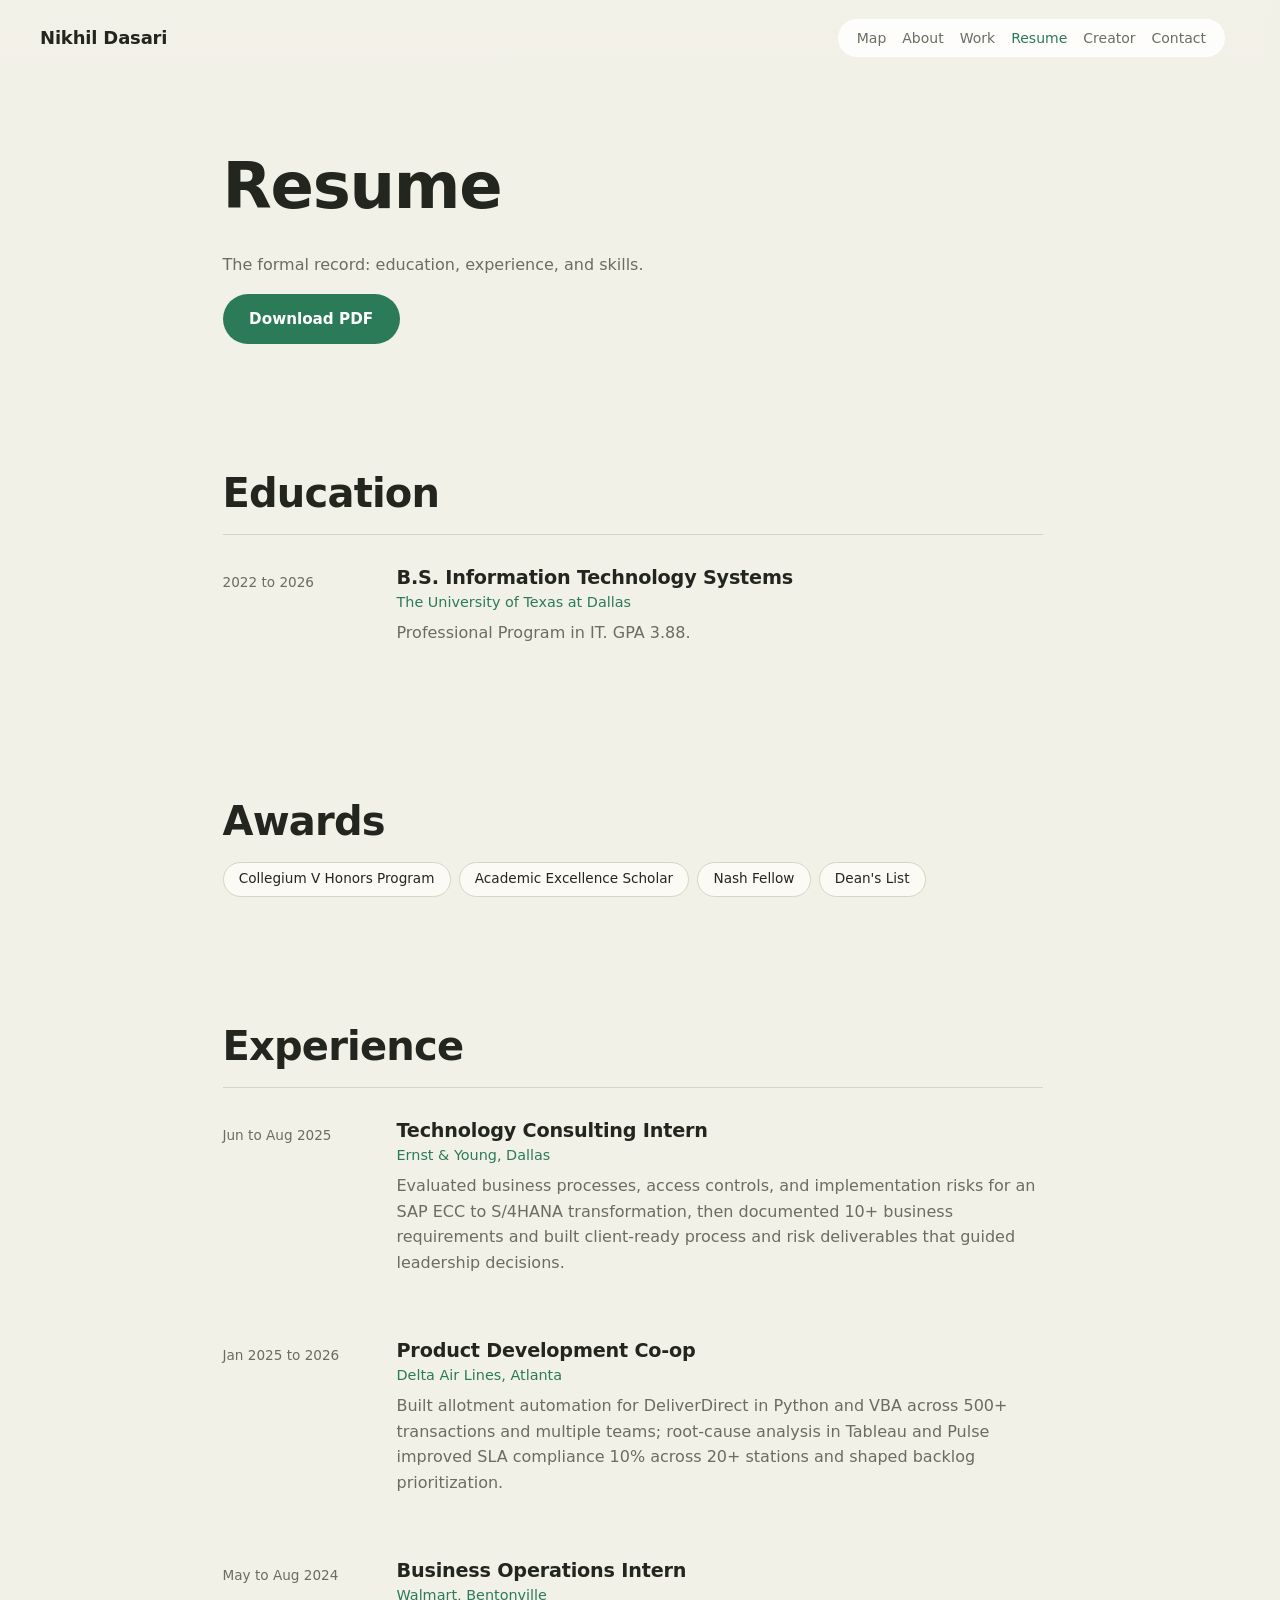
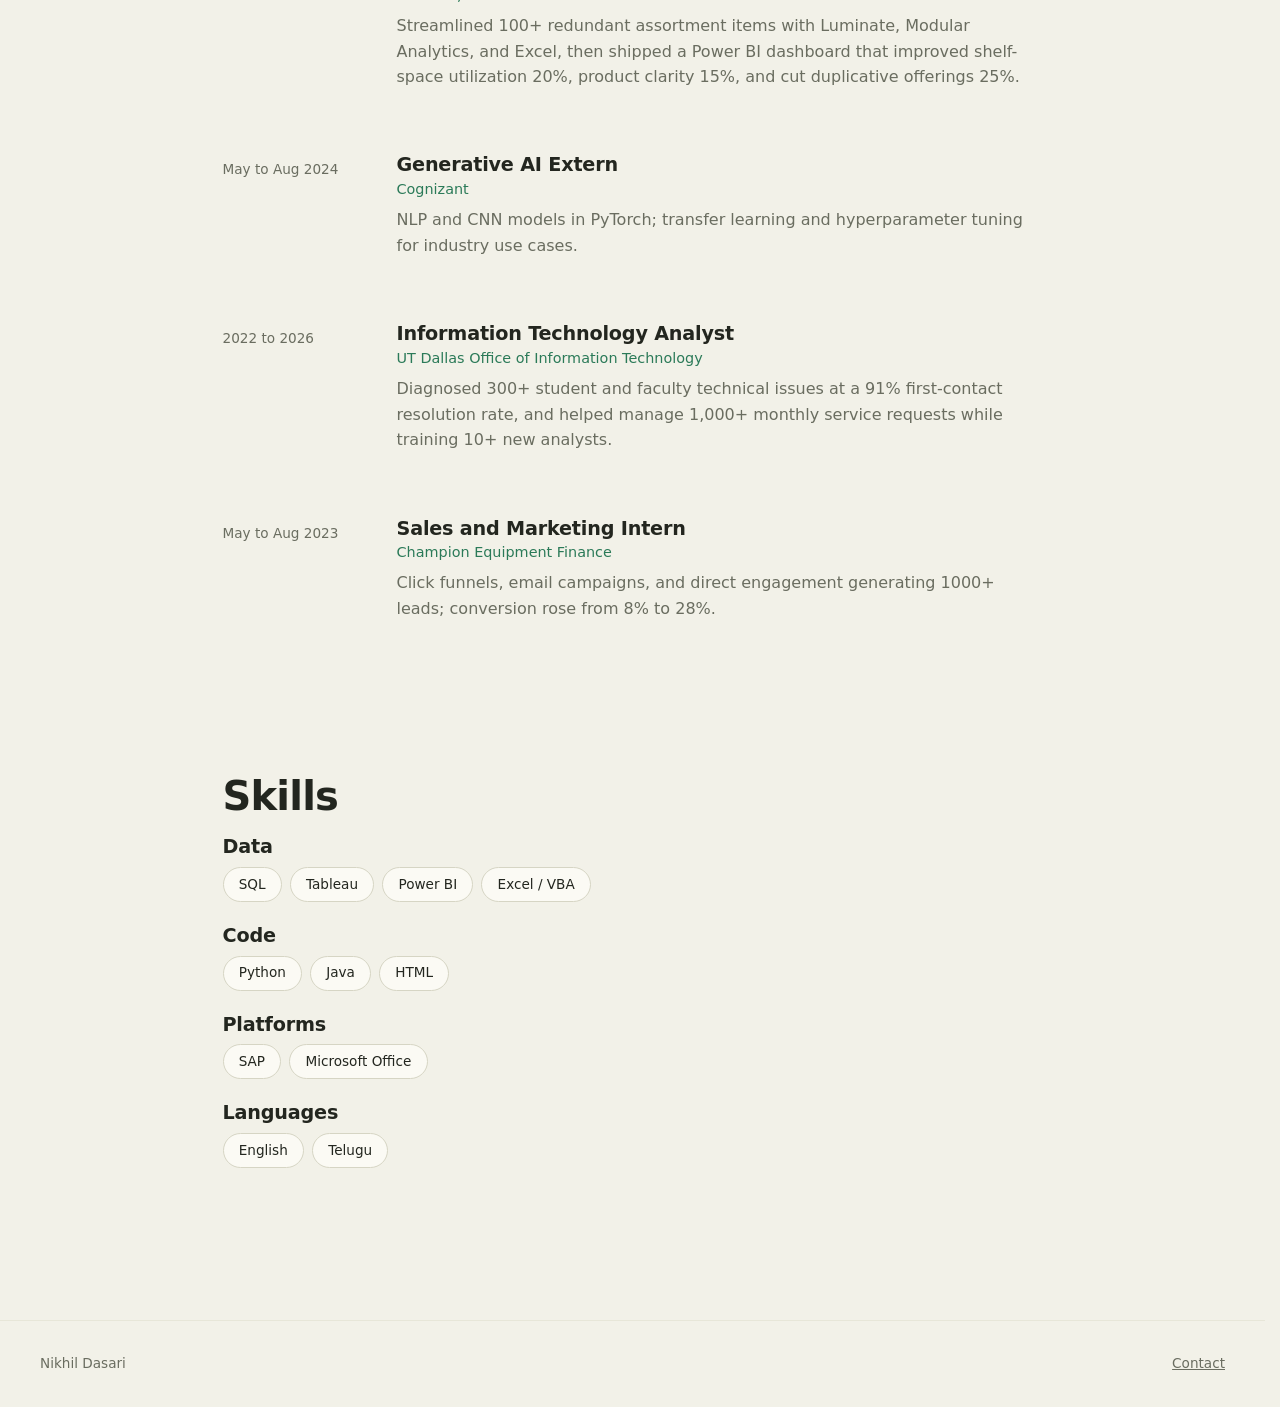
==== resume.html @ 0049f291 "Initial commit: Nikhil Dasari portfolio site Static site: hub, about, work, resume, creator, contact" ====
<!DOCTYPE html>
<html lang="en">
<head>
  <meta charset="UTF-8">
  <meta name="viewport" content="width=device-width, initial-scale=1">
  <title>Resume | Nikhil Dasari</title>
  <link rel="preconnect" href="https://api.fontshare.com">
  <link rel="stylesheet" href="https://api.fontshare.com/v2/css?f[]=cabinet-grotesk@700,800&f[]=satoshi@400,500,700&display=swap">
  <link rel="stylesheet" href="css/styles.css">
</head>
<body>

  <header class="site-nav">
    <a class="site-nav__name" href="index.html">Nikhil Dasari</a>
    <nav aria-label="Primary">
      <ul class="site-nav__links">
        <li><a href="index.html">Map</a></li>
        <li><a href="about.html">About</a></li>
        <li><a href="work.html">Work</a></li>
        <li><a href="resume.html" aria-current="page">Resume</a></li>
        <li><a href="ugc.html">Creator</a></li>
        <li><a href="contact.html">Contact</a></li>
      </ul>
    </nav>
  </header>

  <main class="page" style="max-width: 900px;">

    <section class="block" style="margin-top: clamp(3rem, 6vw, 5rem);">
      <h1 class="rise">Resume</h1>
      <p class="rise rise-2">The formal record: education, experience, and skills.</p>
      <a class="btn btn--primary rise rise-3" href="#" aria-disabled="true">Download PDF</a>
      <!-- TODO: link real resume PDF -->
    </section>

    <section class="block reveal">
      <h2>Education</h2>
      <div class="cluster">
        <div class="role">
          <time>2022 to 2026</time>
          <div>
            <h3>B.S. Information Technology Systems</h3>
            <p class="org">The University of Texas at Dallas</p>
            <p>Professional Program in IT. GPA 3.88.</p>
          </div>
        </div>
      </div>
    </section>

    <section class="block reveal">
      <h2>Awards</h2>
      <ul class="chips">
        <li>Collegium V Honors Program</li>
        <li>Academic Excellence Scholar</li>
        <li>Nash Fellow</li>
        <li>Dean's List</li>
      </ul>
    </section>

    <section class="block reveal">
      <h2>Experience</h2>

      <div class="cluster">
        <div class="role">
          <time>Jun to Aug 2025</time>
          <div>
            <h3>Technology Consulting Intern</h3>
            <p class="org">Ernst &amp; Young, Dallas</p>
            <p>Evaluated business processes, access controls, and implementation risks for an SAP ECC to S/4HANA transformation, then documented 10+ business requirements and built client-ready process and risk deliverables that guided leadership decisions.</p>
          </div>
        </div>
        <div class="role">
          <time>Jan 2025 to 2026</time>
          <div>
            <h3>Product Development Co-op</h3>
            <p class="org">Delta Air Lines, Atlanta</p>
            <p>Built allotment automation for DeliverDirect in Python and VBA across 500+ transactions and multiple teams; root-cause analysis in Tableau and Pulse improved SLA compliance 10% across 20+ stations and shaped backlog prioritization.</p>
          </div>
        </div>
        <div class="role">
          <time>May to Aug 2024</time>
          <div>
            <h3>Business Operations Intern</h3>
            <p class="org">Walmart, Bentonville</p>
            <p>Streamlined 100+ redundant assortment items with Luminate, Modular Analytics, and Excel, then shipped a Power BI dashboard that improved shelf-space utilization 20%, product clarity 15%, and cut duplicative offerings 25%.</p>
          </div>
        </div>
        <div class="role">
          <time>May to Aug 2024</time>
          <div>
            <h3>Generative AI Extern</h3>
            <p class="org">Cognizant</p>
            <p>NLP and CNN models in PyTorch; transfer learning and hyperparameter tuning for industry use cases.</p>
          </div>
        </div>
        <div class="role">
          <time>2022 to 2026</time>
          <div>
            <h3>Information Technology Analyst</h3>
            <p class="org">UT Dallas Office of Information Technology</p>
            <p>Diagnosed 300+ student and faculty technical issues at a 91% first-contact resolution rate, and helped manage 1,000+ monthly service requests while training 10+ new analysts.</p>
          </div>
        </div>
        <div class="role">
          <time>May to Aug 2023</time>
          <div>
            <h3>Sales and Marketing Intern</h3>
            <p class="org">Champion Equipment Finance</p>
            <p>Click funnels, email campaigns, and direct engagement generating 1000+ leads; conversion rose from 8% to 28%.</p>
          </div>
        </div>
      </div>
    </section>

    <section class="block reveal">
      <h2>Skills</h2>

      <h3>Data</h3>
      <ul class="chips">
        <li>SQL</li><li>Tableau</li><li>Power BI</li><li>Excel / VBA</li>
      </ul>

      <h3>Code</h3>
      <ul class="chips">
        <li>Python</li><li>Java</li><li>HTML</li>
      </ul>

      <h3>Platforms</h3>
      <ul class="chips">
        <li>SAP</li><li>Microsoft Office</li>
      </ul>

      <h3>Languages</h3>
      <ul class="chips">
        <li>English</li><li>Telugu</li>
      </ul>
    </section>

  </main>

  <footer class="site-footer">
    <span>Nikhil Dasari</span>
    <a href="contact.html">Contact</a>
  </footer>

  <script src="js/site.js"></script>
</body>
</html>
---- css/styles.css ----
/* ============================================================
   Sky Atlas / Nikhil Dasari
   Design language: dawn-sky painterly hub, clean minimal interiors.
   Type: Cabinet Grotesk (display) + Satoshi (body), via Fontshare.
   One accent (emerald), one radius system (16px cards / pill buttons),
   auto light-dark theme.
   ============================================================ */

:root {
  --font-display: "Cabinet Grotesk", system-ui, -apple-system, sans-serif;
  --font-body: "Satoshi", system-ui, -apple-system, sans-serif;

  /* campus palette: warm ivory / sage, light-locked */
  --surface: #f2f1e8;
  --surface-raised: #fbfaf4;
  --line: #d6d5c4;
  --line-soft: #e7e6d8;
  --text: #23261f;
  --text-muted: #6a6d60;

  --accent: #2b7a58;
  --accent-soft: #e3eee6;
  --accent-ink: #ffffff;

  --radius-card: 16px;
  --radius-pill: 999px;

  --section-gap: clamp(5rem, 10vw, 9rem);
  --pad-x: clamp(1rem, 4vw, 2.5rem);
  --measure: 65ch;

  --ease-out: cubic-bezier(0.16, 1, 0.3, 1);
  --shadow-soft: 0 16px 40px -20px rgba(95, 100, 75, 0.3);
  color-scheme: light;
}


* { box-sizing: border-box; }

html { scroll-behavior: smooth; scrollbar-gutter: stable; }
@media (prefers-reduced-motion: reduce) { html { scroll-behavior: auto; } }

body {
  margin: 0;
  background: var(--surface);
  color: var(--text);
  font-family: var(--font-body);
  line-height: 1.6;
  -webkit-font-smoothing: antialiased;
}

img { max-width: 100%; display: block; }

h1, h2, h3 {
  font-family: var(--font-display);
  font-weight: 800;
  letter-spacing: -0.02em;
  line-height: 1.05;
  margin: 0 0 0.5em;
}
h1 { font-size: clamp(2.4rem, 5vw, 4rem); }
h2 { font-size: clamp(1.75rem, 3.5vw, 2.5rem); }
h3 { font-size: 1.2rem; letter-spacing: -0.01em; }

p { max-width: var(--measure); color: var(--text-muted); margin: 0 0 1em; }

a { color: inherit; }

::selection { background: var(--accent-soft); }

/* ---------- placeholder slots (personal media pending) ---------- */
.ph {
  border: 1.5px dashed var(--line);
  border-radius: var(--radius-card);
  display: grid;
  place-items: center;
  color: var(--text-muted);
  font-size: 0.85rem;
  text-align: center;
  padding: 1rem;
  min-height: 120px;
  background: var(--surface-raised);
}
.ph--portrait { aspect-ratio: 3 / 4; }
.ph--landscape { aspect-ratio: 16 / 10; }
.ph--square { aspect-ratio: 1; }
.ph--tall { aspect-ratio: 9 / 16; }
.ph--logo { min-height: 56px; aspect-ratio: auto; border-radius: 8px; }

.photo {
  border-radius: var(--radius-card);
  object-fit: cover;
  width: 100%;
  box-shadow: var(--shadow-soft);
}

/* ---------- buttons ---------- */
.btn {
  display: inline-flex;
  align-items: center;
  gap: 0.5rem;
  padding: 0.75rem 1.6rem;
  border-radius: var(--radius-pill);
  border: 1px solid transparent;
  font-family: var(--font-display);
  font-weight: 700;
  font-size: 0.95rem;
  text-decoration: none;
  cursor: pointer;
  white-space: nowrap;
  transition: transform 0.2s var(--ease-out), background 0.2s var(--ease-out), border-color 0.2s var(--ease-out);
}
.btn:active { transform: translateY(1px) scale(0.98); }
.btn--primary { background: var(--accent); color: var(--accent-ink); }
.btn--primary:hover { background: color-mix(in srgb, var(--accent) 88%, var(--text)); }
.btn--ghost { border-color: var(--line); color: var(--text); background: var(--surface-raised); }
.btn--ghost:hover { border-color: var(--accent); }

/* ---------- interior page shell: hub-consistent floating nav ---------- */
.site-nav {
  position: sticky;
  top: 0;
  z-index: 10;
  height: 76px;
  display: flex;
  align-items: center;
  justify-content: space-between;
  gap: 16px;
  padding: 0 var(--pad-x);
  background: linear-gradient(180deg, color-mix(in srgb, var(--surface) 88%, transparent) 20%, transparent);
  border-bottom: none;
}
.site-nav__name {
  font-family: var(--font-display);
  font-weight: 800;
  font-size: 18px;
  line-height: 1;
  text-decoration: none;
  letter-spacing: -0.01em;
}
.site-nav__links {
  display: flex;
  align-items: center;
  gap: 16px;
  list-style: none;
  margin: 0;
  height: 38px;
  padding: 0 18px;
  font-size: 14px;
  line-height: 38px;
  border: 1px solid rgba(255,255,255,0.6);
  border-radius: var(--radius-pill);
  background: rgba(255,255,255,0.85);
  backdrop-filter: blur(10px);
}
.site-nav__links li { display: flex; }
.site-nav__links a { text-decoration: none; color: var(--text-muted); transition: color 0.15s ease; }
.site-nav__links a:hover { color: var(--text); }
.site-nav__links a[aria-current="page"] { color: var(--accent); }

@media (max-width: 767px) {
  .site-nav__links { gap: 0.9rem; overflow-x: auto; }
}

main.page {
  padding: 0 var(--pad-x) var(--section-gap);
  max-width: 1400px;
  margin: 0 auto;
}

section.block { margin-top: var(--section-gap); }

/* ---------- layout families ---------- */

.split-hero {
  display: grid;
  grid-template-columns: 3fr 2fr;
  gap: clamp(2rem, 5vw, 4rem);
  align-items: center;
  min-height: 60dvh;
  padding-top: clamp(2rem, 5vw, 5rem);
}
@media (max-width: 767px) { .split-hero { grid-template-columns: 1fr; min-height: auto; } }

.duo {
  display: grid;
  grid-template-columns: 2fr 1fr;
  gap: 1.5rem;
}
@media (max-width: 767px) { .duo { grid-template-columns: 1fr; } }
.duo > .card { margin: 0; }

.card {
  border: 1px solid var(--line-soft);
  border-radius: var(--radius-card);
  padding: clamp(1.25rem, 3vw, 2rem);
  background: var(--surface-raised);
}
.card--accent { background: var(--accent-soft); border-color: transparent; }

.feature-card {
  display: grid;
  grid-template-columns: 1fr 1fr;
  gap: 2rem;
  align-items: center;
  border: 1px solid var(--line-soft);
  border-radius: var(--radius-card);
  padding: clamp(1.25rem, 3vw, 2.5rem);
  background: var(--surface-raised);
  margin-bottom: 1.5rem;
  transition: transform 0.25s var(--ease-out), box-shadow 0.25s var(--ease-out);
}
.feature-card--flip > :first-child { order: 2; }
@media (max-width: 767px) {
  .feature-card { grid-template-columns: 1fr; }
  .feature-card--flip > :first-child { order: 0; }
}
.feature-card h3 { margin-bottom: 0.25rem; font-size: 1.4rem; }
.feature-card .meta { font-size: 0.85rem; color: var(--text-muted); margin-bottom: 0.75rem; }

.logo-tile {
  aspect-ratio: 16 / 10;
  border-radius: var(--radius-card);
  display: grid;
  place-items: center;
  font-family: var(--font-display);
  font-weight: 800;
  font-size: clamp(1.6rem, 3vw, 2.4rem);
  letter-spacing: -0.02em;
  color: var(--accent-ink);
}

.strip {
  display: flex;
  gap: 1rem;
  overflow-x: auto;
  scroll-snap-type: x mandatory;
  padding-bottom: 0.5rem;
}
.strip > * {
  flex: 0 0 250px;
  scroll-snap-align: start;
  border: 1px solid var(--line-soft);
  border-radius: var(--radius-card);
  padding: 1.25rem;
  background: var(--surface-raised);
}
.strip h3 { font-size: 1rem; }
.strip p { font-size: 0.85rem; margin: 0; }
.strip .meta { font-size: 0.75rem; color: var(--text-muted); display: block; margin-bottom: 0.35rem; }

.chips { display: flex; flex-wrap: wrap; gap: 0.5rem; list-style: none; padding: 0; margin: 0 0 1.5rem; }
.chips li {
  border: 1px solid var(--line);
  border-radius: var(--radius-pill);
  padding: 0.35rem 0.95rem;
  font-size: 0.85rem;
  background: var(--surface-raised);
}

.masonry { columns: 3; column-gap: 1rem; }
.masonry > * { margin-bottom: 1rem; break-inside: avoid; }
@media (max-width: 1023px) { .masonry { columns: 2; } }
@media (max-width: 599px) { .masonry { columns: 1; } }

.reel-grid {
  display: grid;
  grid-template-columns: repeat(4, 1fr);
  gap: 1rem;
}
@media (max-width: 1023px) { .reel-grid { grid-template-columns: repeat(2, 1fr); } }

.intent-split {
  display: grid;
  grid-template-columns: 1fr 1fr;
  gap: 1.5rem;
}
@media (max-width: 767px) { .intent-split { grid-template-columns: 1fr; } }
.intent-split > div {
  border: 1px solid var(--line-soft);
  border-radius: var(--radius-card);
  padding: 2rem;
  background: var(--surface-raised);
}

/* forms */
.field { display: grid; gap: 0.5rem; margin-bottom: 1.25rem; }
.field label { font-weight: 700; font-size: 0.9rem; font-family: var(--font-display); }
.field input, .field textarea {
  font: inherit;
  color: var(--text);
  background: var(--surface);
  border: 1px solid var(--line);
  border-radius: 8px;
  padding: 0.7rem 0.9rem;
}
.field input:focus-visible, .field textarea:focus-visible {
  outline: 2px solid var(--accent);
  outline-offset: 1px;
}
.field .hint { font-size: 0.8rem; color: var(--text-muted); }

/* resume clusters */
.cluster { border-top: 1px solid var(--line); padding-top: 1.5rem; margin-top: 2.5rem; }
.cluster:first-of-type { margin-top: 0; }
.role { display: grid; grid-template-columns: 150px 1fr; gap: 1.5rem; margin-bottom: 1.9rem; }
.role time { color: var(--text-muted); font-size: 0.85rem; padding-top: 0.25rem; }
.role h3 { margin-bottom: 0.15rem; }
.role .org { color: var(--accent); font-size: 0.9rem; font-weight: 500; margin-bottom: 0.4rem; }
@media (max-width: 599px) { .role { grid-template-columns: 1fr; gap: 0.25rem; } }

/* scroll reveal: heavy fade-up with a blur settle */
.reveal { opacity: 0; transform: translateY(28px); filter: blur(6px); }
.reveal.is-in {
  opacity: 1;
  transform: none;
  filter: none;
  transition: opacity 0.7s var(--ease-out), transform 0.7s var(--ease-out), filter 0.7s var(--ease-out);
}
@media (prefers-reduced-motion: reduce) {
  .reveal { opacity: 1; transform: none; filter: none; }
}

/* staggered reveal: children cascade in after the section enters */
@media (prefers-reduced-motion: no-preference) {
  .reveal--stagger > * { opacity: 0; transform: translateY(22px); }
  .reveal--stagger.is-in > * {
    opacity: 1;
    transform: none;
    transition: opacity 0.65s var(--ease-out), transform 0.65s var(--ease-out);
  }
  .reveal--stagger.is-in > *:nth-child(2) { transition-delay: 0.09s; }
  .reveal--stagger.is-in > *:nth-child(3) { transition-delay: 0.18s; }
  .reveal--stagger.is-in > *:nth-child(4) { transition-delay: 0.27s; }
  .reveal--stagger.is-in > *:nth-child(5) { transition-delay: 0.36s; }
  .reveal--stagger.is-in > *:nth-child(6) { transition-delay: 0.45s; }
}

/* footer */
.site-footer {
  border-top: 1px solid var(--line-soft);
  padding: 2rem var(--pad-x);
  display: flex;
  justify-content: space-between;
  gap: 1rem;
  flex-wrap: wrap;
  font-size: 0.85rem;
  color: var(--text-muted);
}
.site-footer a { color: var(--text-muted); }
.site-footer a:hover { color: var(--text); }

/* ============================================================
   HUB - the Sky Atlas
   ============================================================ */

.hub {
  position: relative;
  min-height: 100dvh;
  overflow: hidden;
  background: url("../assets/sky.webp") center / cover no-repeat, #a8c8e4;
}
/* soft haze so islands and UI read clearly over the painting */
.hub::before {
  content: "";
  position: absolute;
  inset: 0;
  background: linear-gradient(180deg,
    rgba(255, 255, 255, 0.05) 0%,
    rgba(246, 248, 251, 0.18) 100%);
  pointer-events: none;
}

.hub__corner {
  position: absolute;
  top: 0;
  left: 0;
  right: 0;
  z-index: 5;
  display: flex;
  justify-content: space-between;
  align-items: center;
  padding: 1.25rem var(--pad-x);
}
.hub__wordmark {
  font-family: var(--font-display);
  font-weight: 800;
  font-size: 1.15rem;
  text-decoration: none;
  color: #1c2733;
  text-shadow: 0 1px 8px rgba(255, 255, 255, 0.55);
}
.hub__skipnav {
  display: flex;
  gap: 1rem;
  list-style: none;
  margin: 0;
  padding: 0.45rem 1.1rem;
  font-size: 0.85rem;
  border: 1px solid rgba(255, 255, 255, 0.45);
  border-radius: var(--radius-pill);
  background: color-mix(in srgb, var(--surface) 72%, transparent);
  backdrop-filter: blur(10px);
  box-shadow: inset 0 1px 0 rgba(255, 255, 255, 0.25);
}
.hub__skipnav a { text-decoration: none; color: var(--text-muted); }
.hub__skipnav a:hover, .hub__skipnav a:focus-visible { color: var(--text); }

/* drifting painted-cloud veils (CSS, sit between sky and islands) */
.cloud-layer {
  position: absolute;
  inset: -6%;
  pointer-events: none;
  will-change: transform;
}
.cloud {
  position: absolute;
  width: 340px;
  height: 110px;
  border-radius: 50%;
  background: radial-gradient(ellipse at center,
    rgba(255, 255, 255, 0.65) 0%,
    rgba(255, 255, 255, 0) 70%);
  filter: blur(6px);
}

/* island field */
.atlas {
  position: relative;
  min-height: 100dvh;
  max-width: 1400px;
  margin: 0 auto;
}

.island {
  position: absolute;
  width: clamp(150px, 16vw, 240px);
  text-decoration: none;
  color: var(--text);
  text-align: center;
  will-change: transform;
}
.island--about   { top: 15%; left: 7%;  }
.island--work    { top: 24%; left: 39%; width: clamp(200px, 21vw, 320px); }
.island--resume  { top: 10%; right: 8%; }
.island--ugc     { top: 58%; left: 16%; }
.island--contact { top: 60%; right: 15%; width: clamp(130px, 13vw, 200px); }

.island__art {
  display: block;
  width: 100%;
  height: auto;
  filter: drop-shadow(0 24px 28px rgba(30, 50, 70, 0.35));
  transition: transform 0.35s var(--ease-out), filter 0.35s var(--ease-out);
}
.island__plate {
  display: inline-block;
  margin-top: 0.4rem;
  padding: 0.4rem 1.1rem;
  border-radius: var(--radius-pill);
  border: 1px solid rgba(255, 255, 255, 0.5);
  background: color-mix(in srgb, var(--surface) 82%, transparent);
  backdrop-filter: blur(8px);
  font-family: var(--font-display);
  font-weight: 700;
  font-size: 0.92rem;
  opacity: 0;
  transform: translateY(6px);
  transition: opacity 0.25s var(--ease-out), transform 0.25s var(--ease-out);
  box-shadow: var(--shadow-soft);
}
.island:hover .island__art,
.island:focus-visible .island__art {
  transform: translateY(-12px) scale(1.03);
  filter: drop-shadow(0 34px 34px rgba(30, 50, 70, 0.42));
}
.island:hover .island__plate,
.island:focus-visible .island__plate {
  opacity: 1;
  transform: none;
}
.island:focus-visible { outline: none; }
.island:focus-visible .island__plate { outline: 2px solid var(--accent); }

/* idle bob, one rhythm per island */
@media (prefers-reduced-motion: no-preference) {
  .island { animation: bob 6s ease-in-out infinite; }
  .island--about   { animation-duration: 7.2s; }
  .island--work    { animation-duration: 6.1s; animation-delay: -2s; }
  .island--resume  { animation-duration: 8.4s; animation-delay: -4s; }
  .island--ugc     { animation-duration: 6.8s; animation-delay: -1s; }
  .island--contact { animation-duration: 7.9s; animation-delay: -3s; }
}
@keyframes bob {
  0%, 100% { translate: 0 0; }
  50% { translate: 0 -12px; }
}

/* zoom-depart transition */
.hub.is-departing .atlas { pointer-events: none; }
@media (prefers-reduced-motion: no-preference) {
  .island.is-target {
    animation: none;
    transition: transform 0.55s var(--ease-out);
    transform: scale(2.6);
    z-index: 6;
  }
  .hub.is-departing::after {
    content: "";
    position: absolute;
    inset: 0;
    background: var(--surface);
    z-index: 7;
    animation: whiteout 0.55s var(--ease-out) forwards;
  }
}
@keyframes whiteout { from { opacity: 0; } to { opacity: 1; } }

/* ============================================================
   Motion & polish layer (site-wide refresh)
   All motion: transform/opacity only, gated behind reduced-motion.
   ============================================================ */

/* page-load entrance cascade: add .rise (+ .rise-2/3/4 for delay) to hero children */
@media (prefers-reduced-motion: no-preference) {
  .rise { opacity: 0; animation: rise-in 0.9s var(--ease-out) both; }
  .rise-2 { animation-delay: 0.12s; }
  .rise-3 { animation-delay: 0.24s; }
  .rise-4 { animation-delay: 0.36s; }
}
@keyframes rise-in {
  from { opacity: 0; transform: translateY(26px); filter: blur(6px); }
  to   { opacity: 1; transform: none; filter: none; }
}

/* tactile card physics: `translate` so it never fights reveal transforms */
.card, .feature-card, .strip > * {
  box-shadow: inset 0 1px 0 rgba(255, 255, 255, 0.6);
  transition: translate 0.3s var(--ease-out), box-shadow 0.3s var(--ease-out), border-color 0.3s var(--ease-out);
}
.card:hover, .feature-card:hover, .strip > *:hover {
  translate: 0 -4px;
  box-shadow: inset 0 1px 0 rgba(255, 255, 255, 0.6), var(--shadow-soft);
}

/* button-in-button trailing icon */
.btn { transition: transform 0.25s var(--ease-out), background 0.25s var(--ease-out), border-color 0.25s var(--ease-out), box-shadow 0.25s var(--ease-out); }
.btn__icon {
  display: inline-grid;
  place-items: center;
  width: 1.55em;
  height: 1.55em;
  margin-right: -0.55em;
  border-radius: 50%;
  background: rgba(255, 255, 255, 0.16);
  font-size: 0.9em;
  transition: transform 0.25s var(--ease-out), background 0.25s var(--ease-out);
}
.btn--ghost .btn__icon { background: var(--accent-soft); color: var(--accent); }
.btn:hover .btn__icon { transform: translateX(3px); background: rgba(255, 255, 255, 0.28); }
.btn--primary:hover { transform: translateY(-2px); box-shadow: 0 14px 28px -16px rgba(43, 122, 88, 0.6); }
.btn--primary:active { transform: translateY(1px) scale(0.98); box-shadow: none; }

/* resume-style role rows: quiet hover surface */
.role {
  border-radius: var(--radius-card);
  padding: 0.6rem 0.9rem;
  margin-left: -0.9rem;
  margin-right: -0.9rem;
  transition: background 0.3s var(--ease-out);
}
.role:hover { background: var(--surface-raised); }

/* hub mobile: vertical archipelago */
@media (max-width: 767px) {
  .hub { overflow: visible; }
  .atlas {
    min-height: auto;
    display: grid;
    gap: 2.5rem;
    padding: 6.5rem 1.5rem 4rem;
    justify-items: center;
  }
  .island { position: static; width: min(70vw, 320px); animation: none; }
  .island__plate { opacity: 1; transform: none; }
  .cloud-layer { display: none; }
  .hub__skipnav { display: none; }
}
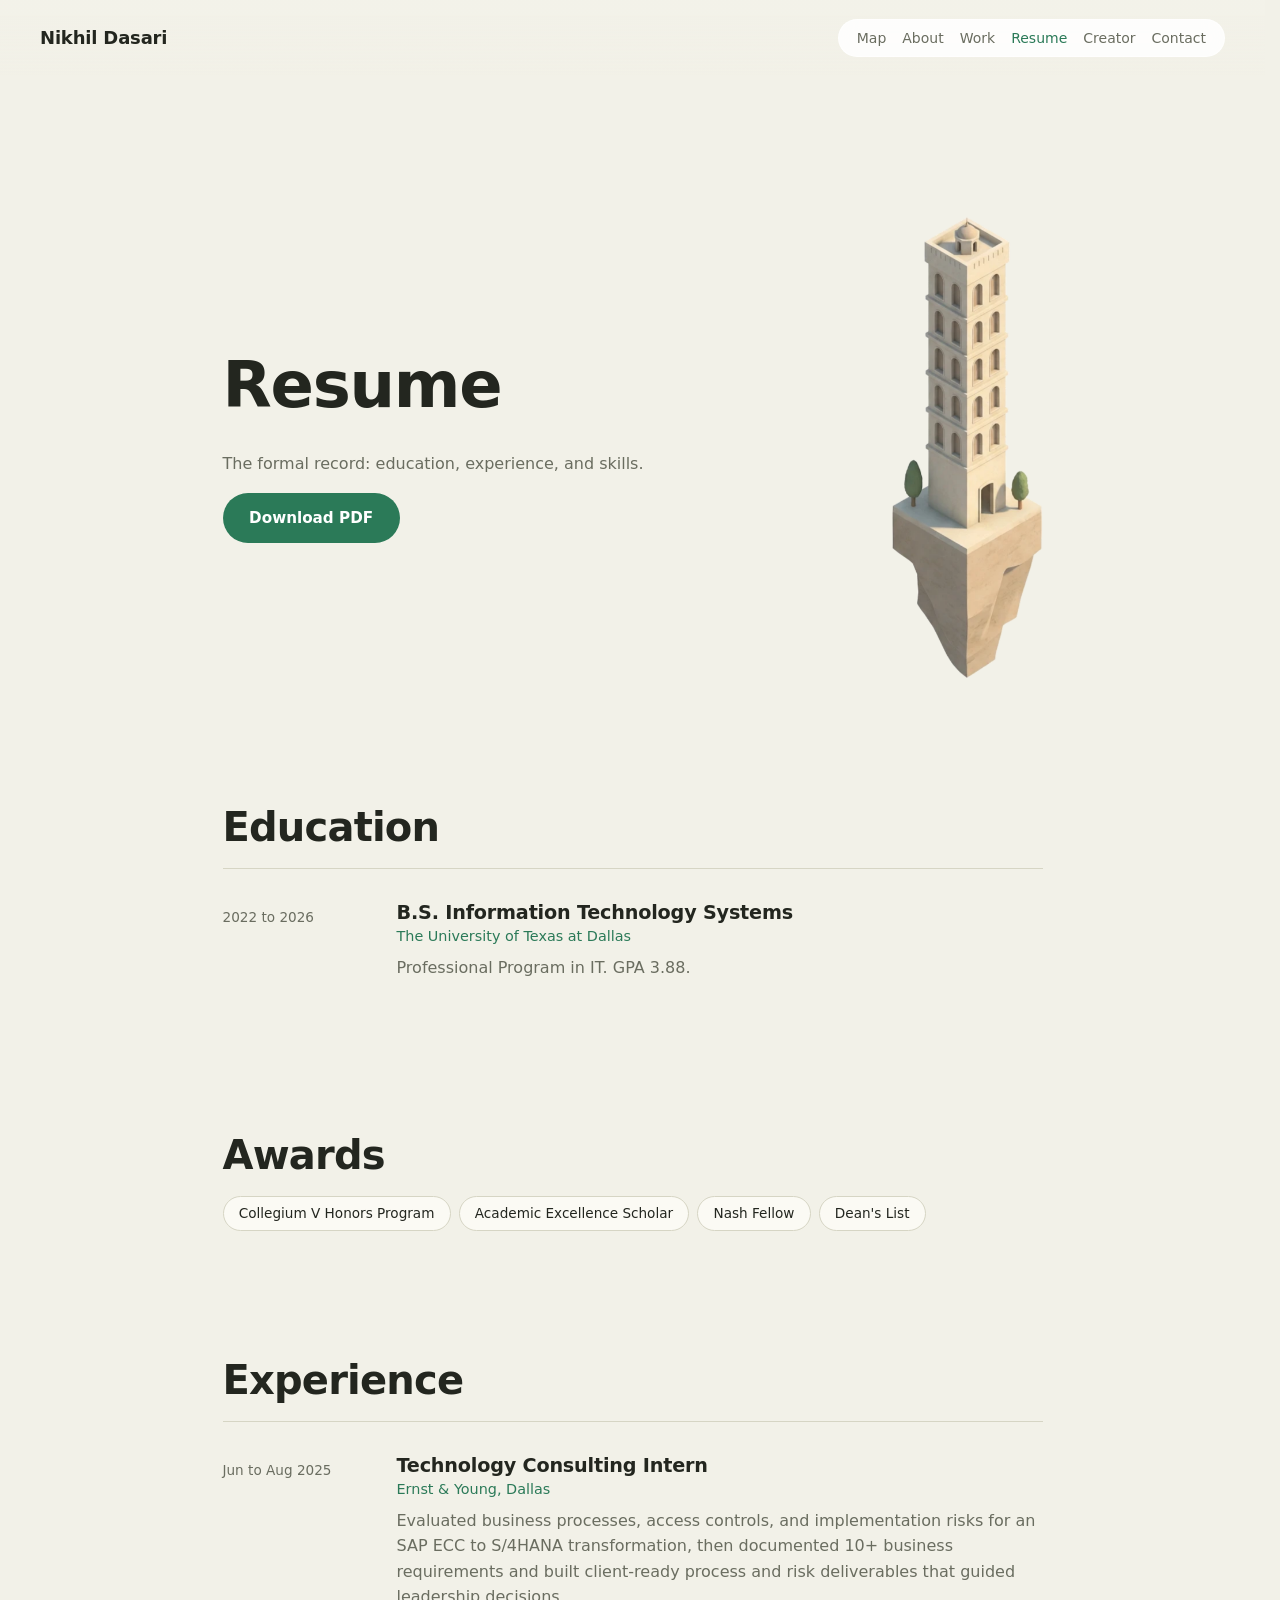
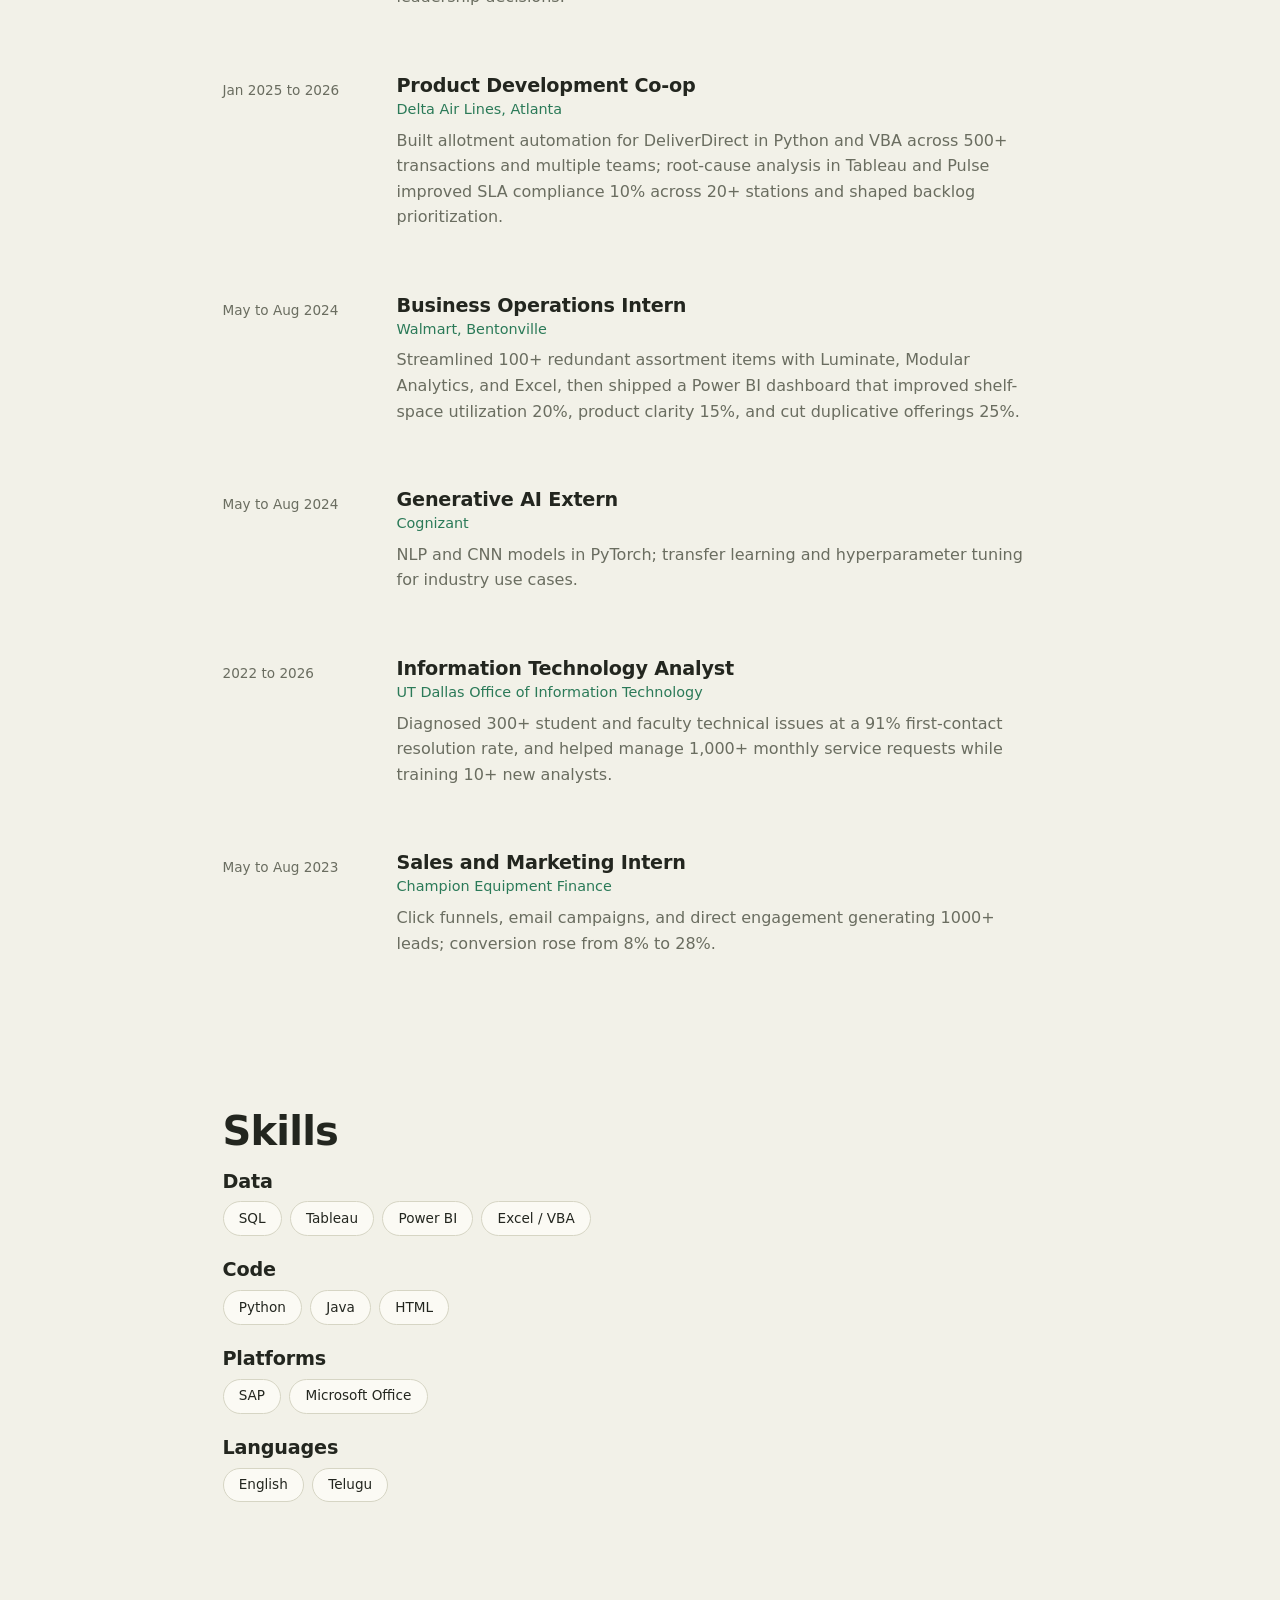
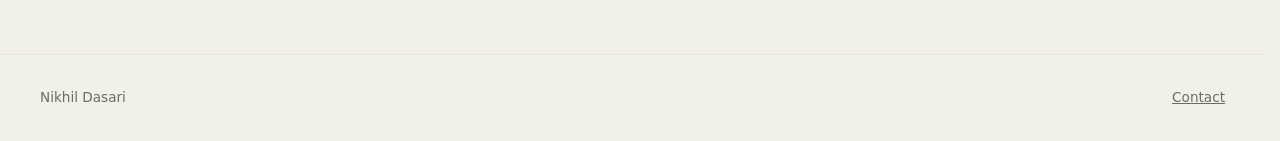
==== commit dbf65f2e: "Add monument hero images to Resume, Contact, and Creator pages Matches the split-hero pattern alread" ====
--- a/resume.html
+++ b/resume.html
@@ -26,11 +26,15 @@
 
   <main class="page" style="max-width: 900px;">
 
-    <section class="block" style="margin-top: clamp(3rem, 6vw, 5rem);">
-      <h1 class="rise">Resume</h1>
-      <p class="rise rise-2">The formal record: education, experience, and skills.</p>
-      <a class="btn btn--primary rise rise-3" href="#" aria-disabled="true">Download PDF</a>
-      <!-- TODO: link real resume PDF -->
+    <section class="split-hero" style="min-height:42dvh; margin-top: clamp(3rem, 6vw, 5rem);">
+      <div>
+        <h1 class="rise">Resume</h1>
+        <p class="rise rise-2">The formal record: education, experience, and skills.</p>
+        <a class="btn btn--primary rise rise-3" href="#" aria-disabled="true">Download PDF</a>
+        <!-- TODO: link real resume PDF -->
+      </div>
+      <img class="rise rise-4" src="assets/monu-archive.webp" alt="" width="260" height="800"
+           style="max-width:150px; width:100%; height:auto; justify-self:end; filter:drop-shadow(0 24px 28px rgba(95,100,75,0.35))">
     </section>
 
     <section class="block reveal">
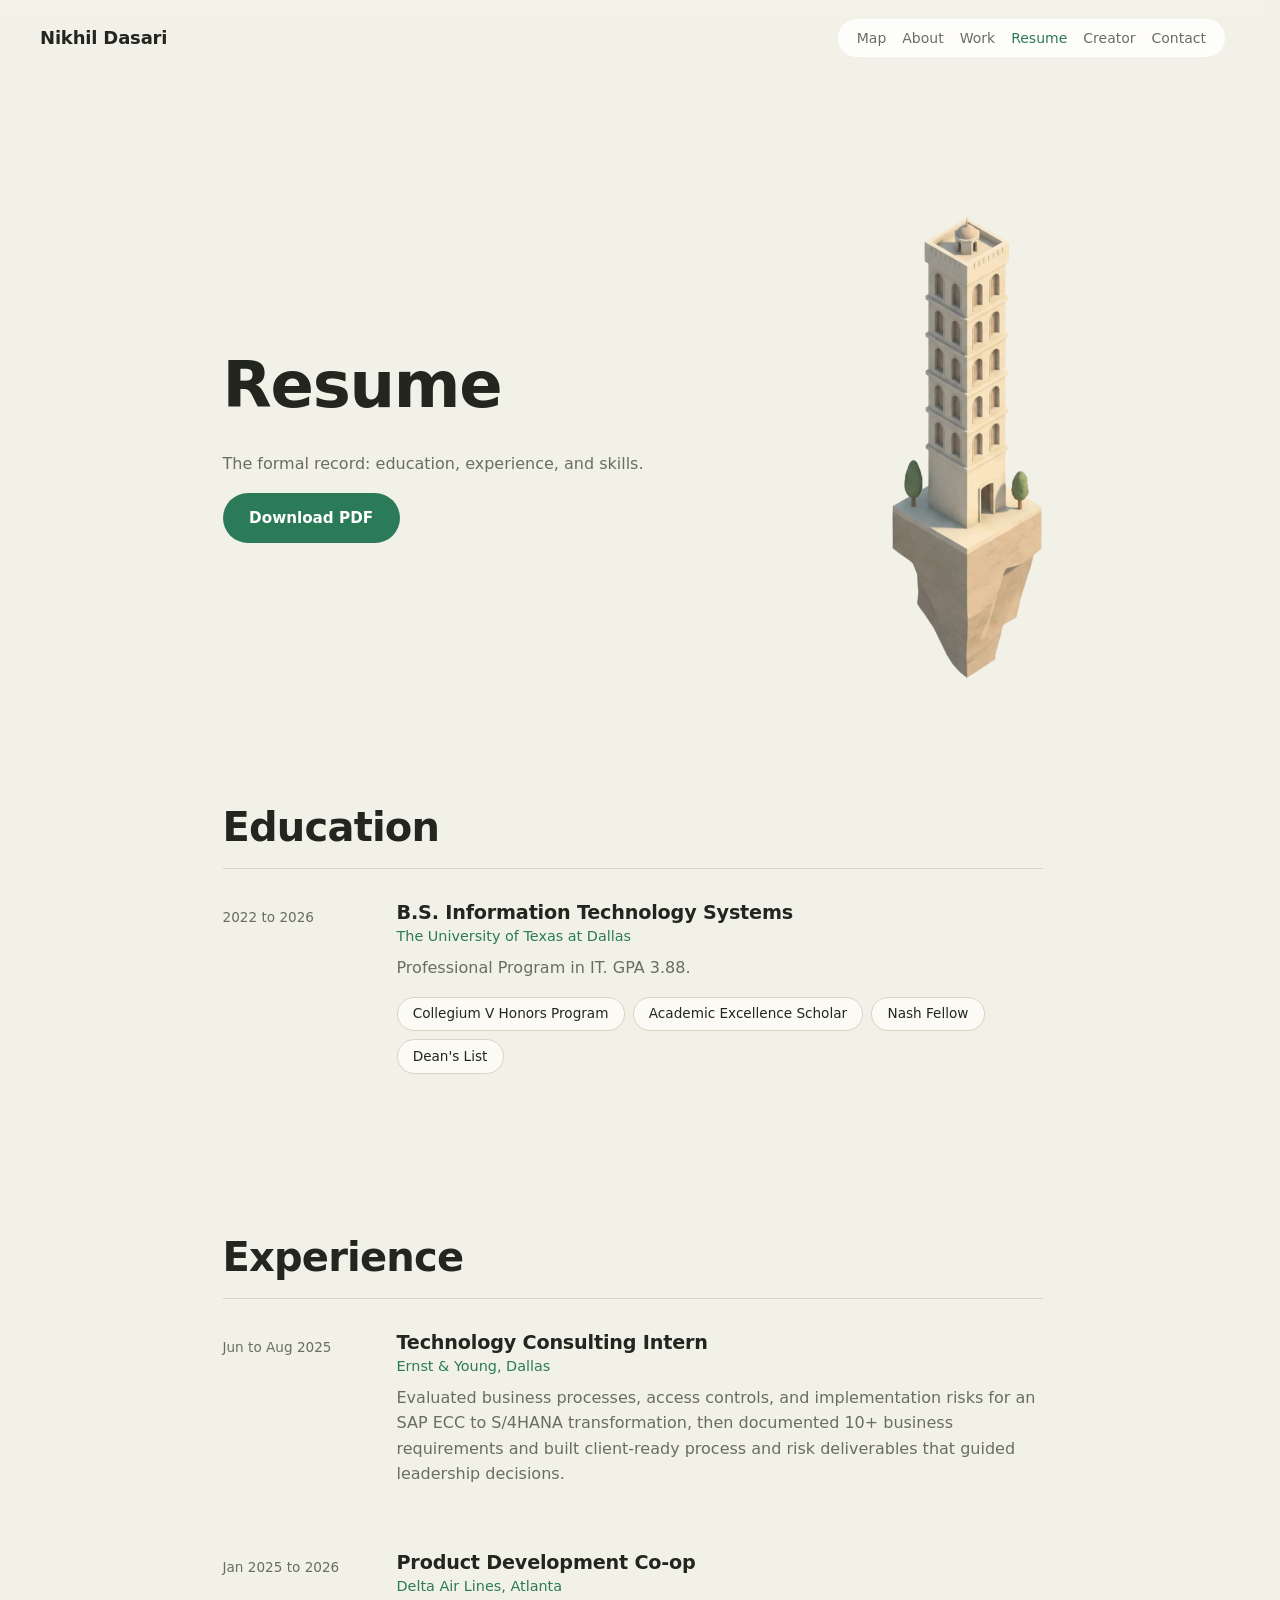
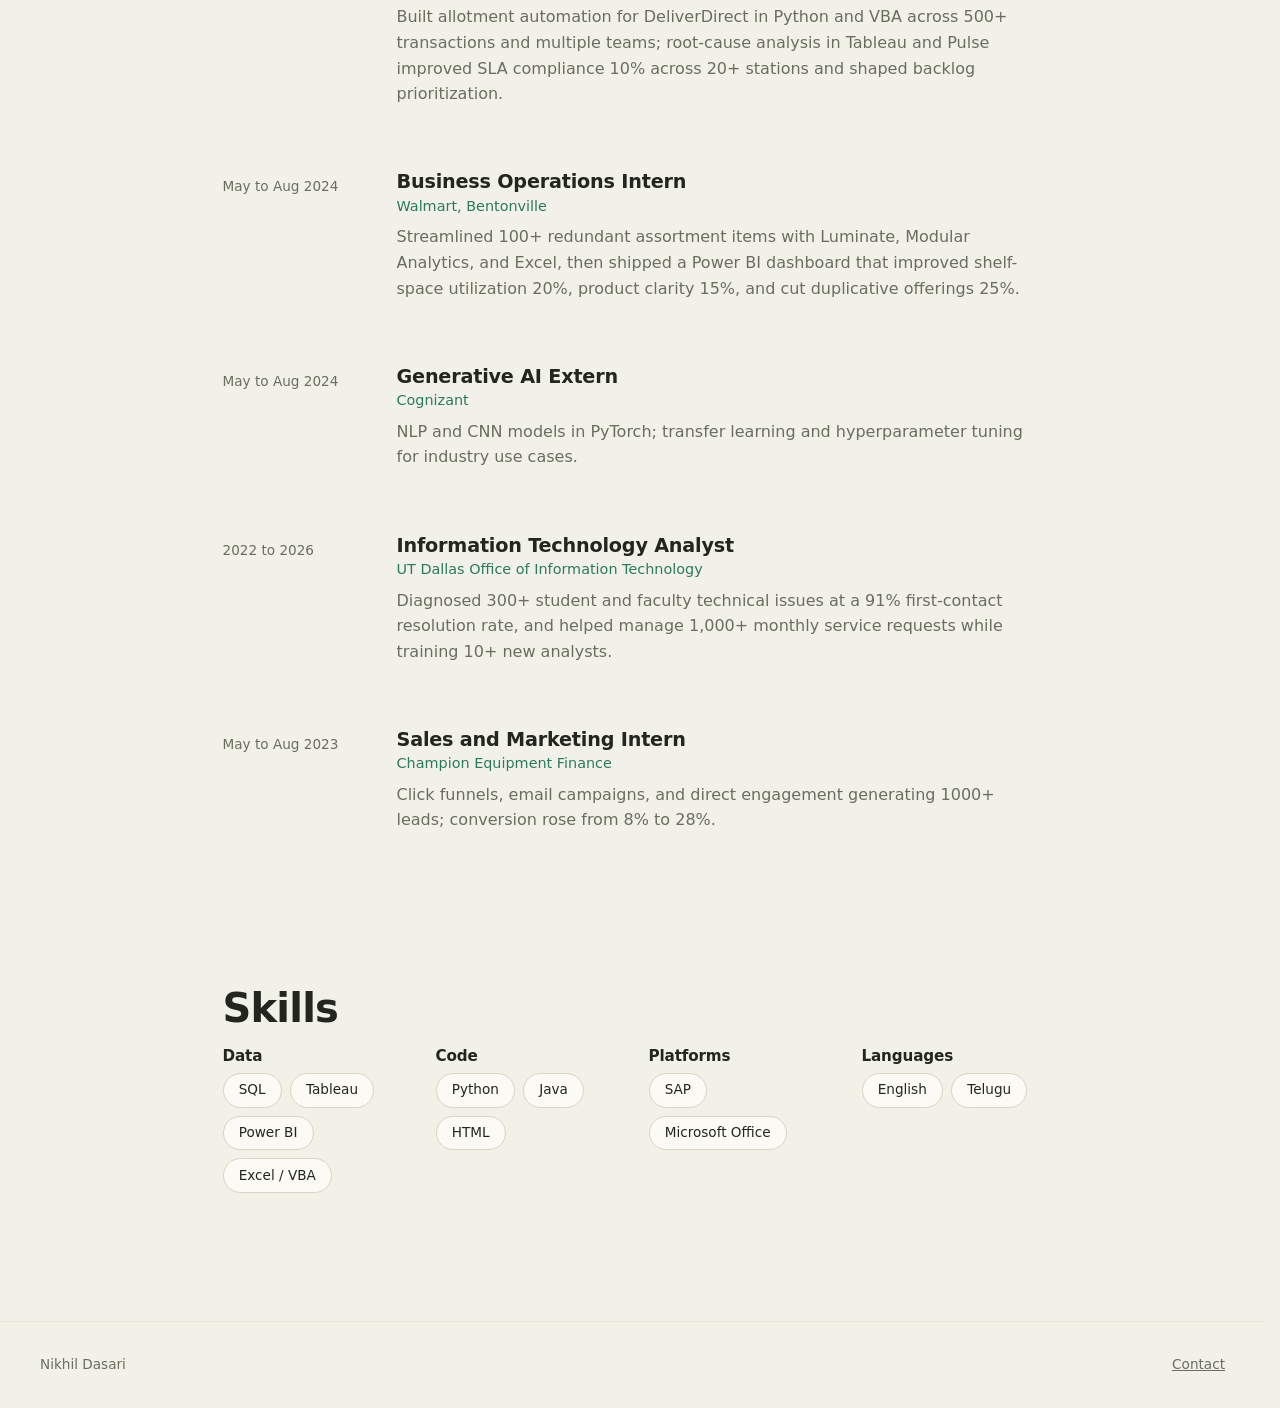
==== commit 14b78fde: "Fix Work hero graphic, add social icons, trim Creator/Resume content - Work page hero now uses the r" ====
--- a/resume.html
+++ b/resume.html
@@ -7,6 +7,12 @@
   <link rel="preconnect" href="https://api.fontshare.com">
   <link rel="stylesheet" href="https://api.fontshare.com/v2/css?f[]=cabinet-grotesk@700,800&f[]=satoshi@400,500,700&display=swap">
   <link rel="stylesheet" href="css/styles.css">
+  <style>
+    /* skills: compact grid instead of stacked full-width lists */
+    .skills-grid { display: grid; grid-template-columns: repeat(auto-fit, minmax(150px, 1fr)); gap: 1.25rem 2rem; }
+    .skills-grid h3 { font-size: 0.95rem; margin-bottom: 0.5rem; }
+    .skills-grid .chips { margin-bottom: 0; }
+  </style>
 </head>
 <body>
 
@@ -46,19 +52,15 @@
             <h3>B.S. Information Technology Systems</h3>
             <p class="org">The University of Texas at Dallas</p>
             <p>Professional Program in IT. GPA 3.88.</p>
+            <ul class="chips" style="margin-top: 0.75rem;">
+              <li>Collegium V Honors Program</li>
+              <li>Academic Excellence Scholar</li>
+              <li>Nash Fellow</li>
+              <li>Dean's List</li>
+            </ul>
           </div>
         </div>
       </div>
-    </section>
-
-    <section class="block reveal">
-      <h2>Awards</h2>
-      <ul class="chips">
-        <li>Collegium V Honors Program</li>
-        <li>Academic Excellence Scholar</li>
-        <li>Nash Fellow</li>
-        <li>Dean's List</li>
-      </ul>
     </section>
 
     <section class="block reveal">
@@ -118,26 +120,24 @@
 
     <section class="block reveal">
       <h2>Skills</h2>
-
-      <h3>Data</h3>
-      <ul class="chips">
-        <li>SQL</li><li>Tableau</li><li>Power BI</li><li>Excel / VBA</li>
-      </ul>
-
-      <h3>Code</h3>
-      <ul class="chips">
-        <li>Python</li><li>Java</li><li>HTML</li>
-      </ul>
-
-      <h3>Platforms</h3>
-      <ul class="chips">
-        <li>SAP</li><li>Microsoft Office</li>
-      </ul>
-
-      <h3>Languages</h3>
-      <ul class="chips">
-        <li>English</li><li>Telugu</li>
-      </ul>
+      <div class="skills-grid">
+        <div>
+          <h3>Data</h3>
+          <ul class="chips"><li>SQL</li><li>Tableau</li><li>Power BI</li><li>Excel / VBA</li></ul>
+        </div>
+        <div>
+          <h3>Code</h3>
+          <ul class="chips"><li>Python</li><li>Java</li><li>HTML</li></ul>
+        </div>
+        <div>
+          <h3>Platforms</h3>
+          <ul class="chips"><li>SAP</li><li>Microsoft Office</li></ul>
+        </div>
+        <div>
+          <h3>Languages</h3>
+          <ul class="chips"><li>English</li><li>Telugu</li></ul>
+        </div>
+      </div>
     </section>
 
   </main>
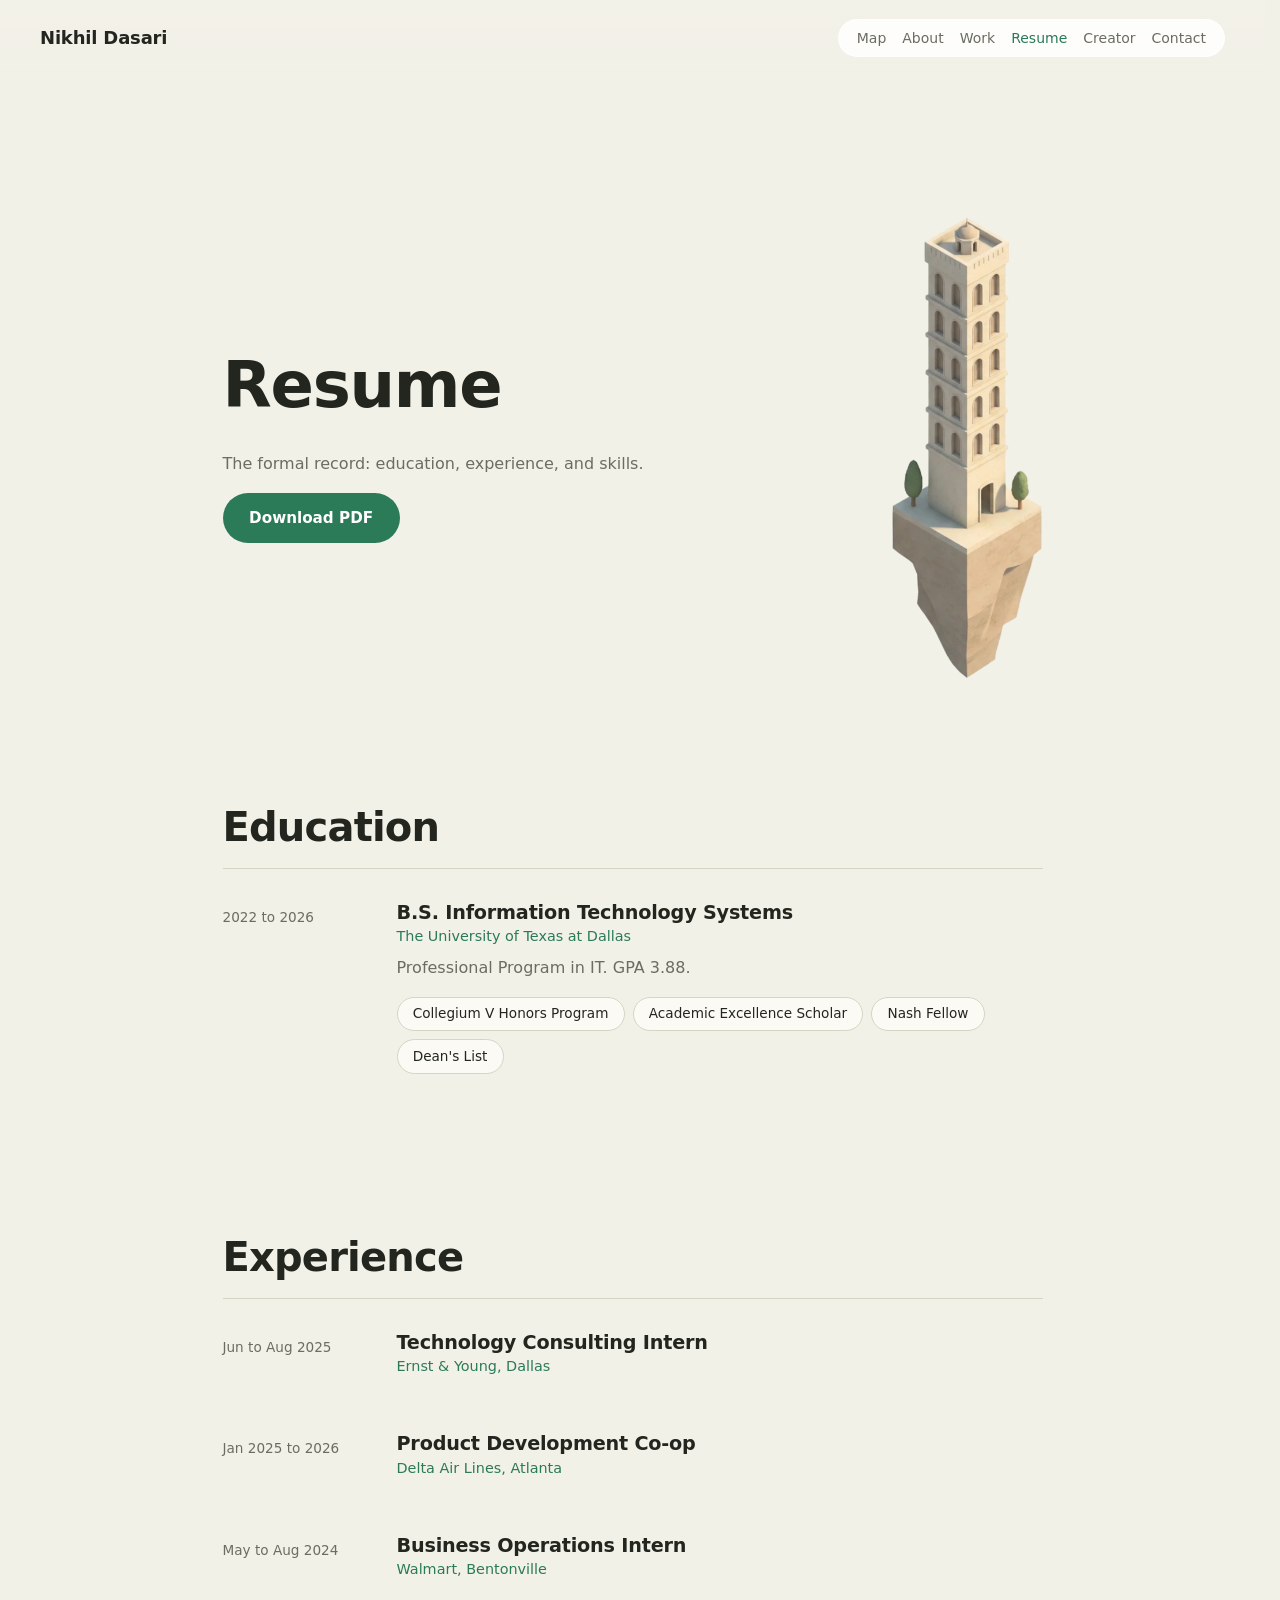
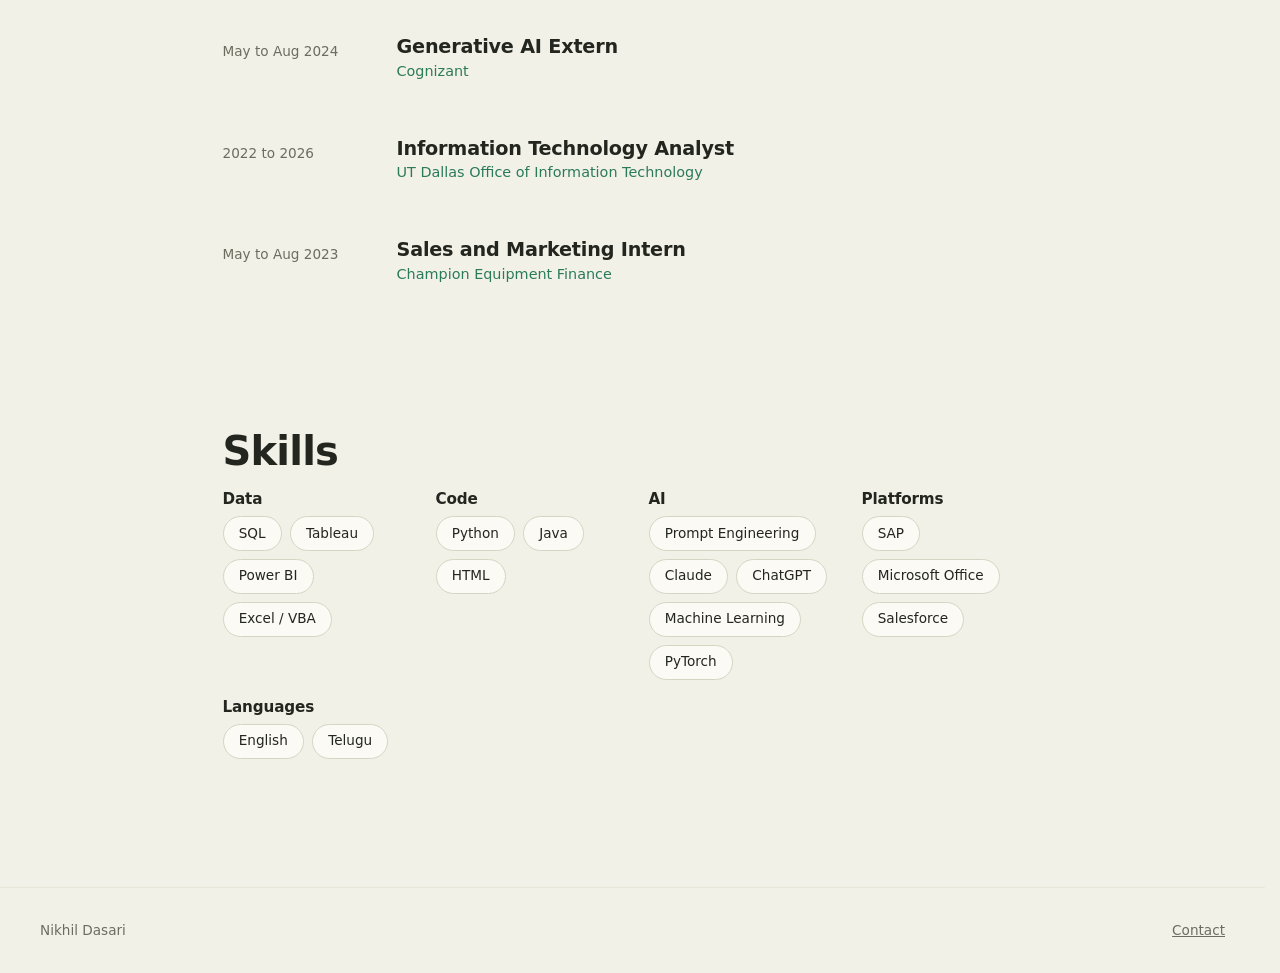
==== commit 5fbba24a: "Add downloadable resume PDF, remove Experience descriptions, simplify Contact links - Resume page: l" ====
--- a/resume.html
+++ b/resume.html
@@ -36,8 +36,7 @@
       <div>
         <h1 class="rise">Resume</h1>
         <p class="rise rise-2">The formal record: education, experience, and skills.</p>
-        <a class="btn btn--primary rise rise-3" href="#" aria-disabled="true">Download PDF</a>
-        <!-- TODO: link real resume PDF -->
+        <a class="btn btn--primary rise rise-3" href="assets/Nikhil-Dasari-Resume.pdf" download>Download PDF</a>
       </div>
       <img class="rise rise-4" src="assets/monu-archive.webp" alt="" width="260" height="800"
            style="max-width:150px; width:100%; height:auto; justify-self:end; filter:drop-shadow(0 24px 28px rgba(95,100,75,0.35))">
@@ -72,7 +71,6 @@
           <div>
             <h3>Technology Consulting Intern</h3>
             <p class="org">Ernst &amp; Young, Dallas</p>
-            <p>Evaluated business processes, access controls, and implementation risks for an SAP ECC to S/4HANA transformation, then documented 10+ business requirements and built client-ready process and risk deliverables that guided leadership decisions.</p>
           </div>
         </div>
         <div class="role">
@@ -80,7 +78,6 @@
           <div>
             <h3>Product Development Co-op</h3>
             <p class="org">Delta Air Lines, Atlanta</p>
-            <p>Built allotment automation for DeliverDirect in Python and VBA across 500+ transactions and multiple teams; root-cause analysis in Tableau and Pulse improved SLA compliance 10% across 20+ stations and shaped backlog prioritization.</p>
           </div>
         </div>
         <div class="role">
@@ -88,7 +85,6 @@
           <div>
             <h3>Business Operations Intern</h3>
             <p class="org">Walmart, Bentonville</p>
-            <p>Streamlined 100+ redundant assortment items with Luminate, Modular Analytics, and Excel, then shipped a Power BI dashboard that improved shelf-space utilization 20%, product clarity 15%, and cut duplicative offerings 25%.</p>
           </div>
         </div>
         <div class="role">
@@ -96,7 +92,6 @@
           <div>
             <h3>Generative AI Extern</h3>
             <p class="org">Cognizant</p>
-            <p>NLP and CNN models in PyTorch; transfer learning and hyperparameter tuning for industry use cases.</p>
           </div>
         </div>
         <div class="role">
@@ -104,7 +99,6 @@
           <div>
             <h3>Information Technology Analyst</h3>
             <p class="org">UT Dallas Office of Information Technology</p>
-            <p>Diagnosed 300+ student and faculty technical issues at a 91% first-contact resolution rate, and helped manage 1,000+ monthly service requests while training 10+ new analysts.</p>
           </div>
         </div>
         <div class="role">
@@ -112,7 +106,6 @@
           <div>
             <h3>Sales and Marketing Intern</h3>
             <p class="org">Champion Equipment Finance</p>
-            <p>Click funnels, email campaigns, and direct engagement generating 1000+ leads; conversion rose from 8% to 28%.</p>
           </div>
         </div>
       </div>
@@ -130,8 +123,12 @@
           <ul class="chips"><li>Python</li><li>Java</li><li>HTML</li></ul>
         </div>
         <div>
+          <h3>AI</h3>
+          <ul class="chips"><li>Prompt Engineering</li><li>Claude</li><li>ChatGPT</li><li>Machine Learning</li><li>PyTorch</li></ul>
+        </div>
+        <div>
           <h3>Platforms</h3>
-          <ul class="chips"><li>SAP</li><li>Microsoft Office</li></ul>
+          <ul class="chips"><li>SAP</li><li>Microsoft Office</li><li>Salesforce</li></ul>
         </div>
         <div>
           <h3>Languages</h3>
